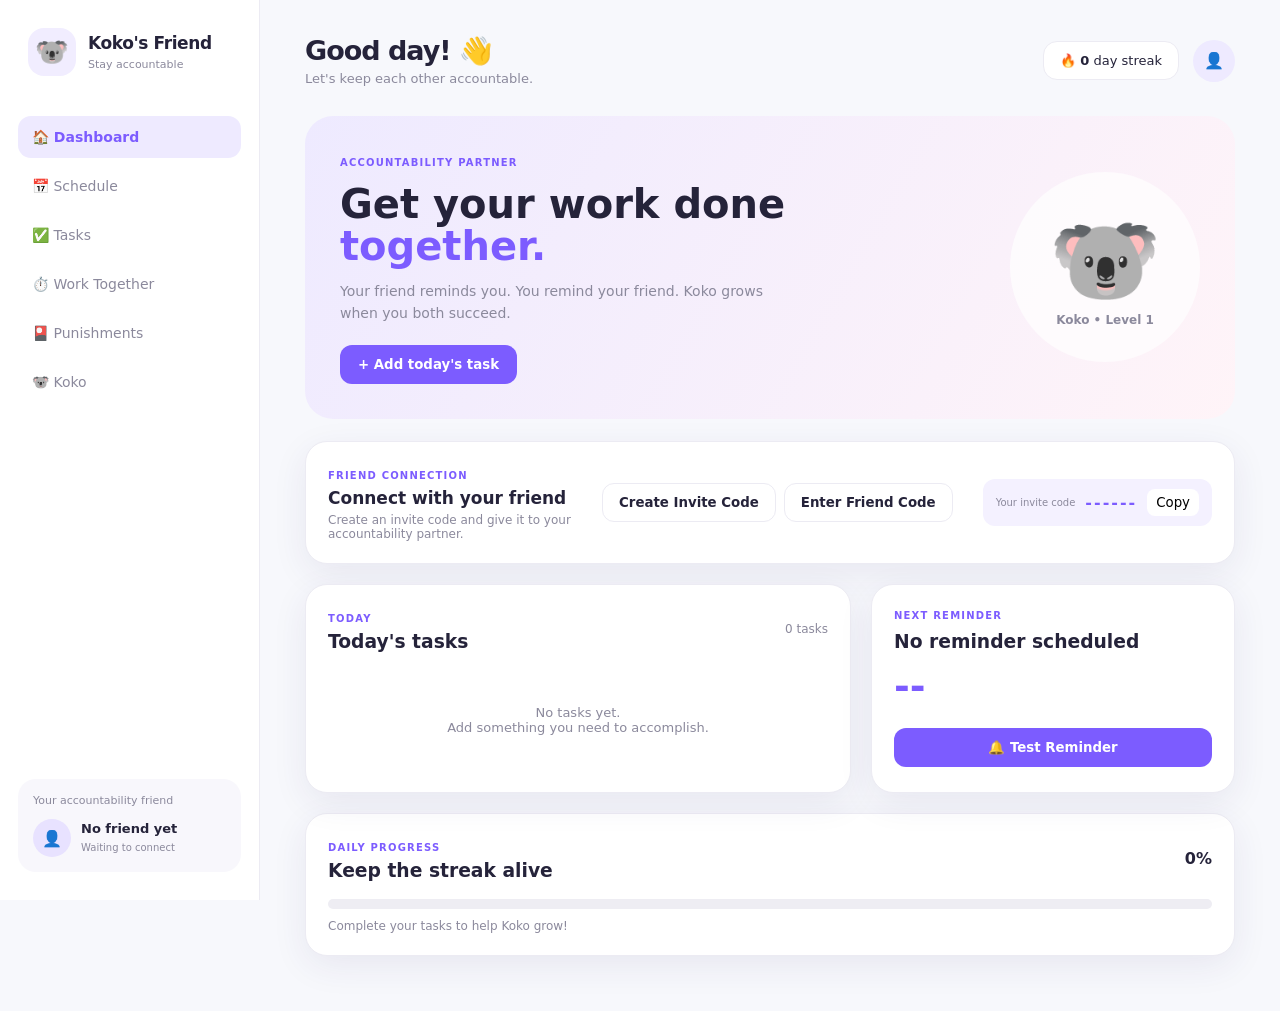
==== index.html @ 4a39944e "Rename 1.html to index.html" ====
<!DOCTYPE html>
<html lang="en">
<head>
    <meta charset="UTF-8">
    <meta name="viewport" content="width=device-width, initial-scale=1.0">

    <title>Koko's Friend</title>

    <link rel="stylesheet" href="2.css">
</head>

<body>

<div class="app">

    <!-- SIDEBAR -->
    <aside class="sidebar">

        <div class="logo">
            <div class="logo-koko">🐨</div>
            <div>
                <h2>Koko's Friend</h2>
                <span>Stay accountable</span>
            </div>
        </div>

        <nav>

            <button class="nav-btn active" data-page="dashboard">
                🏠 Dashboard
            </button>

            <button class="nav-btn" data-page="schedule">
                📅 Schedule
            </button>

            <button class="nav-btn" data-page="tasks">
                ✅ Tasks
            </button>

            <button class="nav-btn" data-page="timer">
                ⏱️ Work Together
            </button>

            <button class="nav-btn" data-page="punishments">
                🎴 Punishments
            </button>

            <button class="nav-btn" data-page="koko">
                🐨 Koko
            </button>

        </nav>

        <div class="friend-box">

            <p>Your accountability friend</p>

            <div class="friend">

                <div class="avatar">
                    👤
                </div>

                <div>
                    <strong id="friendNameSide">
                        No friend yet
                    </strong>

                    <small id="friendStatus">
                        Waiting to connect
                    </small>
                </div>

            </div>

        </div>

    </aside>


    <!-- MAIN -->
    <main class="main">

        <!-- TOP BAR -->

        <header class="topbar">

            <div>
                <button id="mobileMenu" class="mobile-menu">
                    ☰
                </button>

                <h1 id="pageTitle">
                    Good day! 👋
                </h1>

                <p id="pageSubtitle">
                    Let's keep each other accountable.
                </p>
            </div>

            <div class="top-actions">

                <div class="streak">
                    🔥
                    <strong id="streakNumber">
                        0
                    </strong>
                    day streak
                </div>

                <div class="profile">
                    👤
                </div>

            </div>

        </header>


        <!-- DASHBOARD -->

        <section id="dashboard" class="page active">

            <div class="hero">

                <div>

                    <span class="badge">
                        ACCOUNTABILITY PARTNER
                    </span>

                    <h2>
                        Get your work done<br>
                        <span>together.</span>
                    </h2>

                    <p>
                        Your friend reminds you.
                        You remind your friend.
                        Koko grows when you both succeed.
                    </p>

                    <button class="primary-btn" id="addTaskDashboard">
                        + Add today's task
                    </button>

                </div>

                <div class="koko-hero">
                    <div id="kokoEmojiHero">
                        🐨
                    </div>

                    <span id="kokoLevelHero">
                        Koko • Level 1
                    </span>
                </div>

            </div>


            <!-- FRIEND CONNECTION -->

            <div class="card connection-card">

                <div>

                    <span class="section-label">
                        FRIEND CONNECTION
                    </span>

                    <h3 id="connectionTitle">
                        Connect with your friend
                    </h3>

                    <p id="connectionText">
                        Create an invite code and give it to your accountability partner.
                    </p>

                </div>

                <div class="connection-actions">

                    <button class="secondary-btn" id="createInvite">
                        Create Invite Code
                    </button>

                    <button class="secondary-btn" id="joinFriend">
                        Enter Friend Code
                    </button>

                </div>

                <div id="inviteDisplay" class="invite-display hidden">

                    <span>Your invite code</span>

                    <strong id="inviteCode">
                        ------
                    </strong>

                    <button id="copyInvite">
                        Copy
                    </button>

                </div>

            </div>


            <!-- DASHBOARD GRID -->

            <div class="dashboard-grid">

                <!-- TODAY -->

                <div class="card">

                    <div class="card-header">

                        <div>
                            <span class="section-label">
                                TODAY
                            </span>

                            <h3>
                                Today's tasks
                            </h3>
                        </div>

                        <span id="taskCount">
                            0 tasks
                        </span>

                    </div>

                    <div id="todayTasks">

                        <div class="empty-state">
                            No tasks yet.
                        </div>

                    </div>

                </div>


                <!-- REMINDER -->

                <div class="card reminder-card">

                    <span class="section-label">
                        NEXT REMINDER
                    </span>

                    <h3 id="nextReminder">
                        No reminder scheduled
                    </h3>

                    <div class="reminder-time" id="nextReminderTime">
                        --
                    </div>

                    <button class="primary-btn" id="startReminder">
                        🔔 Test Reminder
                    </button>

                </div>

            </div>


            <!-- DAILY PROGRESS -->

            <div class="card">

                <div class="card-header">

                    <div>
                        <span class="section-label">
                            DAILY PROGRESS
                        </span>

                        <h3>
                            Keep the streak alive
                        </h3>
                    </div>

                    <strong id="progressPercent">
                        0%
                    </strong>

                </div>

                <div class="progress-bar">

                    <div id="progressFill"></div>

                </div>

                <p id="progressText">
                    Complete your tasks to help Koko grow!
                </p>

            </div>

        </section>


        <!-- SCHEDULE -->

        <section id="schedule" class="page">

            <div class="page-heading">

                <div>
                    <span class="section-label">
                        CALENDAR
                    </span>

                    <h2>
                        Our Schedule
                    </h2>
                </div>

                <button class="primary-btn" id="addScheduleBtn">
                    + Add Schedule
                </button>

            </div>


            <div class="calendar-card card">

                <div class="calendar-top">

                    <button id="previousDay">
                        ←
                    </button>

                    <h3 id="calendarDate">
                        Today
                    </h3>

                    <button id="nextDay">
                        →
                    </button>

                </div>

                <div id="scheduleList">

                    <div class="empty-state">
                        Nothing scheduled.
                    </div>

                </div>

            </div>

        </section>


        <!-- TASKS -->

        <section id="tasks" class="page">

            <div class="page-heading">

                <div>

                    <span class="section-label">
                        ACCOUNTABILITY
                    </span>

                    <h2>
                        Tasks
                    </h2>

                </div>

                <button class="primary-btn" id="addTaskBtn">
                    + Add Task
                </button>

            </div>


            <div class="task-filters">

                <button class="filter active" data-filter="all">
                    All
                </button>

                <button class="filter" data-filter="mine">
                    My Tasks
                </button>

                <button class="filter" data-filter="friend">
                    Friend's Tasks
                </button>

                <button class="filter" data-filter="completed">
                    Completed
                </button>

            </div>


            <div id="allTasks" class="tasks-list"></div>

        </section>


        <!-- WORK TIMER -->

        <section id="timer" class="page">

            <div class="timer-page">

                <span class="section-label">
                    STUDY TOGETHER
                </span>

                <h2>
                    Work Together
                </h2>

                <p>
                    Call your friend and start working together.
                </p>


                <div class="big-timer">

                    <div id="timerDisplay">
                        00:00:00
                    </div>

                    <div class="timer-status" id="timerStatus">
                        Ready to work
                    </div>

                </div>


                <div class="timer-controls">

                    <button class="primary-btn" id="startTimer">
                        ▶ Start
                    </button>

                    <button class="secondary-btn" id="pauseTimer">
                        ⏸ Pause
                    </button>

                    <button class="secondary-btn" id="resetTimer">
                        ↻ Reset
                    </button>

                </div>


                <div class="call-card card">

                    <div class="call-icon">
                        📞
                    </div>

                    <div>

                        <h3>
                            Work together
                        </h3>

                        <p>
                            Start a call with your accountability partner.
                        </p>

                    </div>

                    <button class="primary-btn" id="callFriend">
                        📞 Call
                    </button>

                </div>

            </div>

        </section>


        <!-- PUNISHMENTS -->

        <section id="punishments" class="page">

            <div class="page-heading">

                <div>

                    <span class="section-label">
                        CONSEQUENCES
                    </span>

                    <h2>
                        Punishment Cards
                    </h2>

                    <p>
                        Didn't complete your responsibilities?
                        Draw a card.
                    </p>

                </div>

                <button class="primary-btn" id="drawPunishment">
                    🎴 Draw Card
                </button>

            </div>


            <div id="punishmentResult" class="punishment-result hidden">

                <div class="punishment-card">

                    <span>
                        YOUR PUNISHMENT
                    </span>

                    <div id="punishmentNumber">
                        #1
                    </div>

                    <h2 id="punishmentText">
                        --
                    </h2>

                    <button class="secondary-btn" id="acceptPunishment">
                        I accept 😭
                    </button>

                </div>

            </div>


            <div class="punishment-grid" id="punishmentGrid"></div>

        </section>


        <!-- KOKO -->

        <section id="koko" class="page">

            <div class="koko-page">

                <span class="section-label">
                    YOUR ACCOUNTABILITY PET
                </span>

                <h2>
                    Meet Koko 🐨
                </h2>

                <p>
                    Koko grows whenever you and your friend successfully complete your responsibilities.
                </p>


                <div class="koko-display card">

                    <div class="big-koko" id="bigKoko">
                        🐨
                    </div>

                    <h2 id="kokoLevel">
                        Level 1
                    </h2>

                    <p id="kokoDescription">
                        Baby Koko
                    </p>


                    <div class="koko-xp">

                        <div class="xp-header">

                            <span>
                                XP
                            </span>

                            <strong id="xpText">
                                0 / 100
                            </strong>

                        </div>

                        <div class="progress-bar">

                            <div id="xpFill"></div>

                        </div>

                    </div>

                </div>


                <div class="koko-stats">

                    <div class="card stat">

                        <strong id="totalCompleted">
                            0
                        </strong>

                        <span>
                            Tasks completed
                        </span>

                    </div>

                    <div class="card stat">

                        <strong id="currentStreak">
                            0
                        </strong>

                        <span>
                            Day streak
                        </span>

                    </div>

                    <div class="card stat">

                        <strong id="remindersDone">
                            0
                        </strong>

                        <span>
                            Reminders completed
                        </span>

                    </div>

                </div>

            </div>

        </section>

    </main>

</div>


<!-- TASK MODAL -->

<div class="modal hidden" id="taskModal">

    <div class="modal-content">

        <button class="close-modal" data-close="taskModal">
            ×
        </button>

        <h2>
            Add a Task
        </h2>

        <p>
            Add something you or your friend needs to accomplish.
        </p>


        <label>
            Task
        </label>

        <input
            type="text"
            id="taskInput"
            placeholder="e.g. Study Biology"
        >


        <label>
            Person responsible
        </label>

        <select id="taskOwner">

            <option value="me">
                Me
            </option>

            <option value="friend">
                My Friend
            </option>

        </select>


        <label>
            Due time
        </label>

        <input
            type="time"
            id="taskTime"
        >


        <button class="primary-btn full" id="saveTask">
            Add Task
        </button>

    </div>

</div>


<!-- SCHEDULE MODAL -->

<div class="modal hidden" id="scheduleModal">

    <div class="modal-content">

        <button class="close-modal" data-close="scheduleModal">
            ×
        </button>

        <h2>
            Add Schedule
        </h2>


        <label>
            Activity
        </label>

        <input
            type="text"
            id="scheduleInput"
            placeholder="e.g. Math Review"
        >


        <label>
            Time
        </label>

        <input
            type="time"
            id="scheduleTime"
        >


        <label>
            Person
        </label>

        <select id="scheduleOwner">

            <option value="me">
                Me
            </option>

            <option value="friend">
                My Friend
            </option>

        </select>


        <button class="primary-btn full" id="saveSchedule">
            Add Schedule
        </button>

    </div>

</div>


<!-- FRIEND CODE MODAL -->

<div class="modal hidden" id="friendModal">

    <div class="modal-content">

        <button class="close-modal" data-close="friendModal">
            ×
        </button>

        <h2>
            Connect Friend
        </h2>

        <p>
            Enter your friend's six-character invite code.
        </p>


        <input
            type="text"
            id="friendCodeInput"
            placeholder="ABC123"
            maxlength="6"
        >


        <button class="primary-btn full" id="connectFriend">
            Connect
        </button>

    </div>

</div>


<!-- PROOF MODAL -->

<div class="modal hidden" id="proofModal">

    <div class="modal-content">

        <button class="close-modal" data-close="proofModal">
            ×
        </button>

        <h2>
            Show Proof 📸
        </h2>

        <p>
            Show proof that you completed your task.
        </p>

        <input
            type="file"
            id="proofInput"
            accept="image/*"
        >

        <button class="primary-btn full" id="submitProof">
            Submit Proof
        </button>

    </div>

</div>


<!-- REMINDER MODAL -->

<div class="modal hidden" id="reminderModal">

    <div class="modal-content reminder-modal">

        <div class="alarm-icon">
            🔔
        </div>

        <h2>
            ACCOUNTABILITY CHECK!
        </h2>

        <p id="reminderMessage">
            Your friend needs to start working!
        </p>

        <div class="five-minute">

            <span>
                Proof required in:
            </span>

            <strong id="proofCountdown">
                05:00
            </strong>

        </div>

        <button class="primary-btn full" id="showProof">
            📸 Show Proof
        </button>

        <button class="secondary-btn full" id="dismissReminder">
            Stop Reminder
        </button>

    </div>

</div>


<script src="3.js"></script>

</body>
</html>
---- 2.css ----
* {
    box-sizing: border-box;
    margin: 0;
    padding: 0;
}

:root {

    --bg: #f7f8fc;
    --card: #ffffff;

    --primary: #7c5cff;
    --primary-dark: #6045d8;

    --pink: #ff82b2;
    --yellow: #ffd86b;

    --text: #25233a;
    --muted: #8b899c;

    --border: #ecebf3;

    --green: #58c69a;
    --red: #ff7272;

    --shadow:
        0 10px 35px rgba(53, 44, 100, 0.08);

    --radius: 22px;
}

body {

    font-family:
        Inter,
        system-ui,
        -apple-system,
        BlinkMacSystemFont,
        "Segoe UI",
        sans-serif;

    background: var(--bg);

    color: var(--text);
}


/* APP */

.app {

    min-height: 100vh;

    display: flex;
}


/* SIDEBAR */

.sidebar {

    width: 260px;

    background: white;

    border-right: 1px solid var(--border);

    padding: 28px 18px;

    display: flex;

    flex-direction: column;

    position: fixed;

    left: 0;
    top: 0;
    bottom: 0;

    z-index: 20;
}

.logo {

    display: flex;

    align-items: center;

    gap: 12px;

    padding: 0 10px;

    margin-bottom: 40px;
}

.logo-koko {

    width: 48px;
    height: 48px;

    border-radius: 16px;

    background: #f1edff;

    display: grid;

    place-items: center;

    font-size: 27px;
}

.logo h2 {

    font-size: 17px;

    letter-spacing: -0.4px;
}

.logo span {

    color: var(--muted);

    font-size: 11px;
}


/* NAV */

nav {

    display: flex;

    flex-direction: column;

    gap: 7px;
}

.nav-btn {

    border: none;

    background: transparent;

    padding: 13px 14px;

    border-radius: 13px;

    color: var(--muted);

    text-align: left;

    font-size: 14px;

    cursor: pointer;

    transition: .2s;
}

.nav-btn:hover {

    background: #f7f5ff;

    color: var(--primary);
}

.nav-btn.active {

    background: #eeeaff;

    color: var(--primary);

    font-weight: 700;
}


/* FRIEND */

.friend-box {

    margin-top: auto;

    background: #f8f7fc;

    border-radius: 18px;

    padding: 15px;
}

.friend-box > p {

    font-size: 11px;

    color: var(--muted);

    margin-bottom: 12px;
}

.friend {

    display: flex;

    align-items: center;

    gap: 10px;
}

.avatar {

    width: 38px;
    height: 38px;

    border-radius: 50%;

    background: #e8e2ff;

    display: grid;

    place-items: center;
}

.friend strong {

    display: block;

    font-size: 13px;
}

.friend small {

    color: var(--muted);

    font-size: 10px;
}


/* MAIN */

.main {

    margin-left: 260px;

    width: calc(100% - 260px);

    padding: 35px 45px;

    max-width: 1600px;
}


/* TOPBAR */

.topbar {

    display: flex;

    justify-content: space-between;

    align-items: center;

    margin-bottom: 30px;
}

.topbar h1 {

    font-size: 27px;

    letter-spacing: -1px;
}

.topbar p {

    color: var(--muted);

    font-size: 13px;

    margin-top: 4px;
}

.top-actions {

    display: flex;

    align-items: center;

    gap: 14px;
}

.streak {

    background: white;

    border: 1px solid var(--border);

    padding: 11px 16px;

    border-radius: 14px;

    font-size: 13px;
}

.profile {

    width: 42px;
    height: 42px;

    background: #eeeaff;

    border-radius: 50%;

    display: grid;

    place-items: center;
}

.mobile-menu {

    display: none;
}


/* PAGE */

.page {

    display: none;

    animation: fade .25s ease;
}

.page.active {

    display: block;
}

@keyframes fade {

    from {
        opacity: 0;
        transform: translateY(5px);
    }

    to {
        opacity: 1;
        transform: translateY(0);
    }
}


/* HERO */

.hero {

    background:
        linear-gradient(
            120deg,
            #eeeaff,
            #fff4f8
        );

    border-radius: 28px;

    padding: 35px;

    display: flex;

    justify-content: space-between;

    align-items: center;

    margin-bottom: 22px;

    overflow: hidden;
}

.badge,
.section-label {

    font-size: 10px;

    font-weight: 800;

    letter-spacing: 1.2px;

    color: var(--primary);
}

.hero h2 {

    font-size: 40px;

    line-height: 1.05;

    margin: 13px 0;
}

.hero h2 span {

    color: var(--primary);
}

.hero p {

    color: var(--muted);

    max-width: 450px;

    line-height: 1.6;

    font-size: 14px;

    margin-bottom: 20px;
}

.koko-hero {

    width: 190px;
    height: 190px;

    border-radius: 50%;

    background: rgba(255,255,255,.7);

    display: flex;

    flex-direction: column;

    align-items: center;

    justify-content: center;
}

.koko-hero > div {

    font-size: 90px;

    animation: float 3s infinite ease-in-out;
}

.koko-hero span {

    color: var(--muted);

    font-size: 12px;

    font-weight: 700;
}

@keyframes float {

    0%, 100% {
        transform: translateY(0);
    }

    50% {
        transform: translateY(-8px);
    }
}


/* BUTTONS */

button {

    font-family: inherit;
}

.primary-btn {

    background: var(--primary);

    color: white;

    border: none;

    padding: 12px 18px;

    border-radius: 12px;

    font-weight: 700;

    cursor: pointer;

    transition: .2s;
}

.primary-btn:hover {

    background: var(--primary-dark);

    transform: translateY(-1px);
}

.secondary-btn {

    background: white;

    color: var(--text);

    border: 1px solid var(--border);

    padding: 11px 16px;

    border-radius: 12px;

    font-weight: 600;

    cursor: pointer;

    transition: .2s;
}

.secondary-btn:hover {

    border-color: var(--primary);

    color: var(--primary);
}

.full {

    width: 100%;
}


/* CARDS */

.card {

    background: var(--card);

    border: 1px solid var(--border);

    border-radius: var(--radius);

    padding: 22px;

    box-shadow: var(--shadow);

    margin-bottom: 20px;
}

.card-header {

    display: flex;

    justify-content: space-between;

    align-items: center;

    margin-bottom: 18px;
}

.card-header h3 {

    margin-top: 5px;
}

.card-header > span {

    color: var(--muted);

    font-size: 12px;
}


/* CONNECTION */

.connection-card {

    display: flex;

    align-items: center;

    gap: 30px;
}

.connection-card > div:first-child {

    flex: 1;
}

.connection-card h3 {

    margin: 5px 0;

    font-size: 17px;
}

.connection-card p {

    color: var(--muted);

    font-size: 12px;
}

.connection-actions {

    display: flex;

    gap: 8px;
}

.invite-display {

    display: flex;

    align-items: center;

    gap: 10px;

    background: #f4f1ff;

    padding: 10px 13px;

    border-radius: 12px;
}

.invite-display span {

    font-size: 10px;

    color: var(--muted);
}

.invite-display strong {

    color: var(--primary);

    letter-spacing: 2px;
}

.invite-display button {

    border: none;

    background: white;

    border-radius: 8px;

    padding: 6px 9px;

    cursor: pointer;
}


/* DASHBOARD GRID */

.dashboard-grid {

    display: grid;

    grid-template-columns: 1.5fr 1fr;

    gap: 20px;
}


/* TASK */

.task-item {

    display: flex;

    align-items: center;

    gap: 12px;

    padding: 13px 0;

    border-bottom: 1px solid var(--border);
}

.task-item:last-child {

    border-bottom: none;
}

.task-check {

    width: 21px;
    height: 21px;

    border-radius: 7px;

    border: 2px solid #d9d6e5;

    background: white;

    cursor: pointer;
}

.task-check.completed {

    background: var(--green);

    border-color: var(--green);

    color: white;

    display: grid;

    place-items: center;
}

.task-info {

    flex: 1;
}

.task-info strong {

    display: block;

    font-size: 13px;
}

.task-info small {

    color: var(--muted);

    font-size: 11px;
}

.owner-tag {

    font-size: 9px;

    padding: 5px 8px;

    border-radius: 8px;

    background: #f0edff;

    color: var(--primary);

    font-weight: 700;
}


/* REMINDER */

.reminder-card {

    display: flex;

    flex-direction: column;

    justify-content: center;
}

.reminder-card h3 {

    margin-top: 10px;
}

.reminder-time {

    font-size: 38px;

    font-weight: 800;

    margin: 12px 0 20px;

    color: var(--primary);
}


/* PROGRESS */

.progress-bar {

    width: 100%;

    height: 10px;

    background: #eeedf3;

    border-radius: 20px;

    overflow: hidden;
}

.progress-bar > div {

    height: 100%;

    width: 0%;

    background: linear-gradient(
        90deg,
        var(--primary),
        var(--pink)
    );

    border-radius: inherit;

    transition: .5s;
}

.card > p {

    color: var(--muted);

    font-size: 12px;

    margin-top: 10px;
}


/* PAGE HEADING */

.page-heading {

    display: flex;

    justify-content: space-between;

    align-items: center;

    margin-bottom: 25px;
}

.page-heading h2 {

    font-size: 28px;

    margin-top: 5px;
}

.page-heading p {

    color: var(--muted);

    font-size: 13px;

    margin-top: 5px;
}


/* CALENDAR */

.calendar-top {

    display: flex;

    align-items: center;

    justify-content: space-between;

    margin-bottom: 20px;
}

.calendar-top button {

    width: 35px;
    height: 35px;

    border: none;

    background: #f4f2fb;

    border-radius: 10px;

    cursor: pointer;
}

.schedule-item {

    display: flex;

    align-items: center;

    gap: 18px;

    padding: 18px;

    border-radius: 15px;

    background: #faf9fd;

    margin-bottom: 10px;
}

.schedule-time {

    color: var(--primary);

    font-weight: 800;

    min-width: 70px;
}

.schedule-info {

    flex: 1;
}


/* FILTER */

.task-filters {

    display: flex;

    gap: 8px;

    margin-bottom: 18px;
}

.filter {

    border: 1px solid var(--border);

    background: white;

    padding: 9px 14px;

    border-radius: 10px;

    cursor: pointer;

    color: var(--muted);
}

.filter.active {

    background: #eeeaff;

    color: var(--primary);

    border-color: transparent;

    font-weight: 700;
}

.tasks-list {

    background: white;

    border: 1px solid var(--border);

    border-radius: 20px;

    padding: 10px 20px;
}


/* TIMER */

.timer-page {

    max-width: 800px;

    margin: auto;

    text-align: center;
}

.timer-page h2 {

    font-size: 32px;

    margin-top: 6px;
}

.timer-page > p {

    color: var(--muted);

    margin: 8px 0 30px;
}

.big-timer {

    background:
        linear-gradient(
            135deg,
            #eeeaff,
            #fff0f6
        );

    border-radius: 30px;

    padding: 55px 20px;

    margin-bottom: 20px;
}

#timerDisplay {

    font-size: 70px;

    font-weight: 800;

    letter-spacing: 3px;

    color: var(--primary);
}

.timer-status {

    color: var(--muted);

    margin-top: 10px;
}

.timer-controls {

    display: flex;

    justify-content: center;

    gap: 10px;

    margin-bottom: 25px;
}

.call-card {

    display: flex;

    align-items: center;

    gap: 15px;

    text-align: left;
}

.call-card > div:nth-child(2) {

    flex: 1;
}

.call-icon {

    width: 50px;
    height: 50px;

    background: #e9f8f1;

    border-radius: 15px;

    display: grid;

    place-items: center;

    font-size: 22px;
}

.call-card p {

    margin-top: 4px;
}


/* PUNISHMENTS */

.punishment-grid {

    display: grid;

    grid-template-columns:
        repeat(3, 1fr);

    gap: 15px;
}

.punishment-tile {

    background: white;

    border: 1px solid var(--border);

    border-radius: 18px;

    padding: 20px;

    min-height: 160px;

    box-shadow: var(--shadow);

    transition: .2s;
}

.punishment-tile:hover {

    transform: translateY(-4px);
}

.punishment-tile span {

    color: var(--primary);

    font-size: 11px;

    font-weight: 800;
}

.punishment-tile h3 {

    margin-top: 20px;

    font-size: 14px;

    line-height: 1.5;
}

.punishment-result {

    margin-bottom: 25px;
}

.punishment-card {

    background:
        linear-gradient(
            135deg,
            #7c5cff,
            #b17cff
        );

    color: white;

    border-radius: 28px;

    padding: 45px;

    text-align: center;

    box-shadow: 0 20px 50px rgba(124,92,255,.25);
}

.punishment-card > span {

    font-size: 10px;

    font-weight: 800;

    letter-spacing: 2px;
}

#punishmentNumber {

    font-size: 12px;

    opacity: .7;

    margin: 10px;
}

.punishment-card h2 {

    max-width: 600px;

    margin: 15px auto 25px;

    line-height: 1.4;
}

.punishment-card .secondary-btn {

    background: rgba(255,255,255,.9);
}


/* KOKO */

.koko-page {

    text-align: center;

    max-width: 800px;

    margin: auto;
}

.koko-page > h2 {

    font-size: 32px;

    margin: 5px 0;
}

.koko-page > p {

    color: var(--muted);

    max-width: 600px;

    margin: auto auto 25px;
}

.koko-display {

    padding: 50px;
}

.big-koko {

    font-size: 140px;

    animation: float 3s infinite ease-in-out;
}

.koko-display h2 {

    margin-top: 10px;
}

.koko-display > p {

    color: var(--muted);
}

.koko-xp {

    max-width: 500px;

    margin: 30px auto 0;

    text-align: left;
}

.xp-header {

    display: flex;

    justify-content: space-between;

    margin-bottom: 8px;

    font-size: 12px;
}

.koko-stats {

    display: grid;

    grid-template-columns:
        repeat(3,1fr);

    gap: 15px;
}

.stat {

    display: flex;

    flex-direction: column;

    align-items: center;
}

.stat strong {

    font-size: 27px;

    color: var(--primary);
}

.stat span {

    color: var(--muted);

    font-size: 11px;

    margin-top: 5px;
}


/* EMPTY */

.empty-state {

    text-align: center;

    padding: 35px;

    color: var(--muted);

    font-size: 13px;
}


/* MODAL */

.modal {

    position: fixed;

    inset: 0;

    background: rgba(28,25,50,.45);

    display: grid;

    place-items: center;

    z-index: 100;

    padding: 20px;

    backdrop-filter: blur(5px);
}

.modal.hidden {

    display: none;
}

.modal-content {

    background: white;

    border-radius: 24px;

    padding: 30px;

    width: 100%;

    max-width: 430px;

    position: relative;

    box-shadow: 0 25px 80px rgba(0,0,0,.18);
}

.modal-content h2 {

    margin-bottom: 7px;
}

.modal-content > p {

    color: var(--muted);

    font-size: 13px;

    margin-bottom: 20px;
}

.close-modal {

    position: absolute;

    right: 18px;
    top: 15px;

    width: 32px;
    height: 32px;

    border: none;

    background: #f3f2f7;

    border-radius: 50%;

    font-size: 20px;

    cursor: pointer;
}

.modal-content label {

    display: block;

    font-size: 11px;

    font-weight: 700;

    margin: 15px 0 6px;
}

.modal-content input,
.modal-content select {

    width: 100%;

    padding: 12px;

    border: 1px solid var(--border);

    border-radius: 11px;

    outline: none;

    font-family: inherit;

    background: white;
}

.modal-content input:focus,
.modal-content select:focus {

    border-color: var(--primary);
}

.modal-content .full {

    margin-top: 20px;
}


/* REMINDER */

.reminder-modal {

    text-align: center;
}

.alarm-icon {

    font-size: 55px;

    margin-bottom: 10px;

    animation: shake .5s infinite alternate;
}

@keyframes shake {

    from {
        transform: rotate(-8deg);
    }

    to {
        transform: rotate(8deg);
    }
}

.five-minute {

    background: #fff5e6;

    border-radius: 15px;

    padding: 15px;

    margin: 20px 0;

    color: #a66b00;
}

.five-minute strong {

    display: block;

    font-size: 35px;

    margin-top: 4px;
}


/* RESPONSIVE */

@media(max-width:1000px) {

    .sidebar {

        width: 220px;
    }

    .main {

        margin-left: 220px;

        width: calc(100% - 220px);

        padding: 25px;
    }

    .dashboard-grid {

        grid-template-columns: 1fr;
    }

    .punishment-grid {

        grid-template-columns:
            repeat(2,1fr);
    }

}


@media(max-width:750px) {

    .sidebar {

        transform: translateX(-100%);

        transition: .3s;
    }

    .sidebar.open {

        transform: translateX(0);
    }

    .main {

        margin-left: 0;

        width: 100%;

        padding: 20px;
    }

    .mobile-menu {

        display: inline-block;

        border: none;

        background: transparent;

        font-size: 20px;

        margin-right: 8px;

        cursor: pointer;
    }

    .topbar h1 {

        display: inline;
    }

    .hero {

        padding: 25px;

        flex-direction: column;

        align-items: flex-start;

        gap: 25px;
    }

    .hero h2 {

        font-size: 32px;
    }

    .koko-hero {

        width: 140px;
        height: 140px;
    }

    .koko-hero > div {

        font-size: 65px;
    }

    .connection-card {

        flex-direction: column;

        align-items: flex-start;
    }

    .connection-actions {

        width: 100%;

        flex-direction: column;
    }

    .invite-display {

        width: 100%;

        justify-content: space-between;
    }

    .punishment-grid {

        grid-template-columns: 1fr;
    }

    .koko-stats {

        grid-template-columns: 1fr;
    }

    #timerDisplay {

        font-size: 45px;
    }

    .top-actions .streak {

        display: none;
    }
}
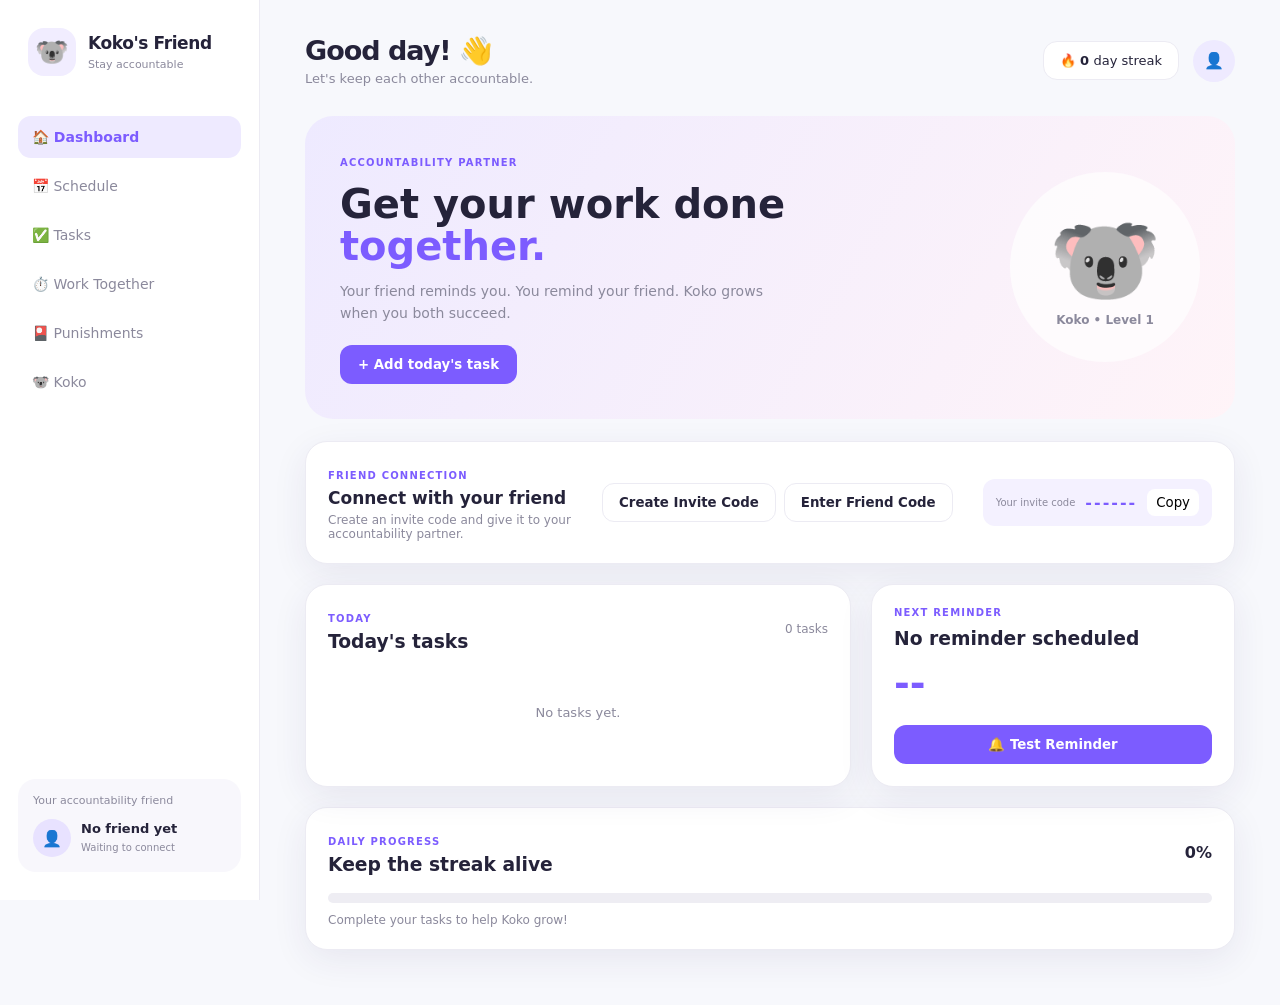
==== commit 1498377d: "Update print statement from 'Hello' to 'Goodbye'" ====
--- a/index.html
+++ b/index.html
@@ -6,7 +6,7 @@
 
     <title>Koko's Friend</title>
 
-    <link rel="stylesheet" href="2.css">
+    <link rel="stylesheet" href="style.css">
 </head>
 
 <body>
@@ -900,7 +900,7 @@
 </div>
 
 
-<script src="3.js"></script>
+<script src="script.js"></script>
 
 </body>
 </html>
--- a/style.css
+++ b/style.css
@@ -0,0 +1,1596 @@
+* {
+    box-sizing: border-box;
+    margin: 0;
+    padding: 0;
+}
+
+:root {
+
+    --bg: #f7f8fc;
+    --card: #ffffff;
+
+    --primary: #7c5cff;
+    --primary-dark: #6045d8;
+
+    --pink: #ff82b2;
+    --yellow: #ffd86b;
+
+    --text: #25233a;
+    --muted: #8b899c;
+
+    --border: #ecebf3;
+
+    --green: #58c69a;
+    --red: #ff7272;
+
+    --shadow:
+        0 10px 35px rgba(53, 44, 100, 0.08);
+
+    --radius: 22px;
+}
+
+body {
+
+    font-family:
+        Inter,
+        system-ui,
+        -apple-system,
+        BlinkMacSystemFont,
+        "Segoe UI",
+        sans-serif;
+
+    background: var(--bg);
+
+    color: var(--text);
+}
+
+
+/* APP */
+
+.app {
+
+    min-height: 100vh;
+
+    display: flex;
+}
+
+
+/* SIDEBAR */
+
+.sidebar {
+
+    width: 260px;
+
+    background: white;
+
+    border-right: 1px solid var(--border);
+
+    padding: 28px 18px;
+
+    display: flex;
+
+    flex-direction: column;
+
+    position: fixed;
+
+    left: 0;
+    top: 0;
+    bottom: 0;
+
+    z-index: 20;
+}
+
+.logo {
+
+    display: flex;
+
+    align-items: center;
+
+    gap: 12px;
+
+    padding: 0 10px;
+
+    margin-bottom: 40px;
+}
+
+.logo-koko {
+
+    width: 48px;
+    height: 48px;
+
+    border-radius: 16px;
+
+    background: #f1edff;
+
+    display: grid;
+
+    place-items: center;
+
+    font-size: 27px;
+}
+
+.logo h2 {
+
+    font-size: 17px;
+
+    letter-spacing: -0.4px;
+}
+
+.logo span {
+
+    color: var(--muted);
+
+    font-size: 11px;
+}
+
+
+/* NAV */
+
+nav {
+
+    display: flex;
+
+    flex-direction: column;
+
+    gap: 7px;
+}
+
+.nav-btn {
+
+    border: none;
+
+    background: transparent;
+
+    padding: 13px 14px;
+
+    border-radius: 13px;
+
+    color: var(--muted);
+
+    text-align: left;
+
+    font-size: 14px;
+
+    cursor: pointer;
+
+    transition: .2s;
+}
+
+.nav-btn:hover {
+
+    background: #f7f5ff;
+
+    color: var(--primary);
+}
+
+.nav-btn.active {
+
+    background: #eeeaff;
+
+    color: var(--primary);
+
+    font-weight: 700;
+}
+
+
+/* FRIEND */
+
+.friend-box {
+
+    margin-top: auto;
+
+    background: #f8f7fc;
+
+    border-radius: 18px;
+
+    padding: 15px;
+}
+
+.friend-box > p {
+
+    font-size: 11px;
+
+    color: var(--muted);
+
+    margin-bottom: 12px;
+}
+
+.friend {
+
+    display: flex;
+
+    align-items: center;
+
+    gap: 10px;
+}
+
+.avatar {
+
+    width: 38px;
+    height: 38px;
+
+    border-radius: 50%;
+
+    background: #e8e2ff;
+
+    display: grid;
+
+    place-items: center;
+}
+
+.friend strong {
+
+    display: block;
+
+    font-size: 13px;
+}
+
+.friend small {
+
+    color: var(--muted);
+
+    font-size: 10px;
+}
+
+
+/* MAIN */
+
+.main {
+
+    margin-left: 260px;
+
+    width: calc(100% - 260px);
+
+    padding: 35px 45px;
+
+    max-width: 1600px;
+}
+
+
+/* TOPBAR */
+
+.topbar {
+
+    display: flex;
+
+    justify-content: space-between;
+
+    align-items: center;
+
+    margin-bottom: 30px;
+}
+
+.topbar h1 {
+
+    font-size: 27px;
+
+    letter-spacing: -1px;
+}
+
+.topbar p {
+
+    color: var(--muted);
+
+    font-size: 13px;
+
+    margin-top: 4px;
+}
+
+.top-actions {
+
+    display: flex;
+
+    align-items: center;
+
+    gap: 14px;
+}
+
+.streak {
+
+    background: white;
+
+    border: 1px solid var(--border);
+
+    padding: 11px 16px;
+
+    border-radius: 14px;
+
+    font-size: 13px;
+}
+
+.profile {
+
+    width: 42px;
+    height: 42px;
+
+    background: #eeeaff;
+
+    border-radius: 50%;
+
+    display: grid;
+
+    place-items: center;
+}
+
+.mobile-menu {
+
+    display: none;
+}
+
+
+/* PAGE */
+
+.page {
+
+    display: none;
+
+    animation: fade .25s ease;
+}
+
+.page.active {
+
+    display: block;
+}
+
+@keyframes fade {
+
+    from {
+        opacity: 0;
+        transform: translateY(5px);
+    }
+
+    to {
+        opacity: 1;
+        transform: translateY(0);
+    }
+}
+
+
+/* HERO */
+
+.hero {
+
+    background:
+        linear-gradient(
+            120deg,
+            #eeeaff,
+            #fff4f8
+        );
+
+    border-radius: 28px;
+
+    padding: 35px;
+
+    display: flex;
+
+    justify-content: space-between;
+
+    align-items: center;
+
+    margin-bottom: 22px;
+
+    overflow: hidden;
+}
+
+.badge,
+.section-label {
+
+    font-size: 10px;
+
+    font-weight: 800;
+
+    letter-spacing: 1.2px;
+
+    color: var(--primary);
+}
+
+.hero h2 {
+
+    font-size: 40px;
+
+    line-height: 1.05;
+
+    margin: 13px 0;
+}
+
+.hero h2 span {
+
+    color: var(--primary);
+}
+
+.hero p {
+
+    color: var(--muted);
+
+    max-width: 450px;
+
+    line-height: 1.6;
+
+    font-size: 14px;
+
+    margin-bottom: 20px;
+}
+
+.koko-hero {
+
+    width: 190px;
+    height: 190px;
+
+    border-radius: 50%;
+
+    background: rgba(255,255,255,.7);
+
+    display: flex;
+
+    flex-direction: column;
+
+    align-items: center;
+
+    justify-content: center;
+}
+
+.koko-hero > div {
+
+    font-size: 90px;
+
+    animation: float 3s infinite ease-in-out;
+}
+
+.koko-hero span {
+
+    color: var(--muted);
+
+    font-size: 12px;
+
+    font-weight: 700;
+}
+
+@keyframes float {
+
+    0%, 100% {
+        transform: translateY(0);
+    }
+
+    50% {
+        transform: translateY(-8px);
+    }
+}
+
+
+/* BUTTONS */
+
+button {
+
+    font-family: inherit;
+}
+
+.primary-btn {
+
+    background: var(--primary);
+
+    color: white;
+
+    border: none;
+
+    padding: 12px 18px;
+
+    border-radius: 12px;
+
+    font-weight: 700;
+
+    cursor: pointer;
+
+    transition: .2s;
+}
+
+.primary-btn:hover {
+
+    background: var(--primary-dark);
+
+    transform: translateY(-1px);
+}
+
+.secondary-btn {
+
+    background: white;
+
+    color: var(--text);
+
+    border: 1px solid var(--border);
+
+    padding: 11px 16px;
+
+    border-radius: 12px;
+
+    font-weight: 600;
+
+    cursor: pointer;
+
+    transition: .2s;
+}
+
+.secondary-btn:hover {
+
+    border-color: var(--primary);
+
+    color: var(--primary);
+}
+
+.full {
+
+    width: 100%;
+}
+
+
+/* CARDS */
+
+.card {
+
+    background: var(--card);
+
+    border: 1px solid var(--border);
+
+    border-radius: var(--radius);
+
+    padding: 22px;
+
+    box-shadow: var(--shadow);
+
+    margin-bottom: 20px;
+}
+
+.card-header {
+
+    display: flex;
+
+    justify-content: space-between;
+
+    align-items: center;
+
+    margin-bottom: 18px;
+}
+
+.card-header h3 {
+
+    margin-top: 5px;
+}
+
+.card-header > span {
+
+    color: var(--muted);
+
+    font-size: 12px;
+}
+
+
+/* CONNECTION */
+
+.connection-card {
+
+    display: flex;
+
+    align-items: center;
+
+    gap: 30px;
+}
+
+.connection-card > div:first-child {
+
+    flex: 1;
+}
+
+.connection-card h3 {
+
+    margin: 5px 0;
+
+    font-size: 17px;
+}
+
+.connection-card p {
+
+    color: var(--muted);
+
+    font-size: 12px;
+}
+
+.connection-actions {
+
+    display: flex;
+
+    gap: 8px;
+}
+
+.invite-display {
+
+    display: flex;
+
+    align-items: center;
+
+    gap: 10px;
+
+    background: #f4f1ff;
+
+    padding: 10px 13px;
+
+    border-radius: 12px;
+}
+
+.invite-display span {
+
+    font-size: 10px;
+
+    color: var(--muted);
+}
+
+.invite-display strong {
+
+    color: var(--primary);
+
+    letter-spacing: 2px;
+}
+
+.invite-display button {
+
+    border: none;
+
+    background: white;
+
+    border-radius: 8px;
+
+    padding: 6px 9px;
+
+    cursor: pointer;
+}
+
+
+/* DASHBOARD GRID */
+
+.dashboard-grid {
+
+    display: grid;
+
+    grid-template-columns: 1.5fr 1fr;
+
+    gap: 20px;
+}
+
+
+/* TASK */
+
+.task-item {
+
+    display: flex;
+
+    align-items: center;
+
+    gap: 12px;
+
+    padding: 13px 0;
+
+    border-bottom: 1px solid var(--border);
+}
+
+.task-item:last-child {
+
+    border-bottom: none;
+}
+
+.task-check {
+
+    width: 21px;
+    height: 21px;
+
+    border-radius: 7px;
+
+    border: 2px solid #d9d6e5;
+
+    background: white;
+
+    cursor: pointer;
+}
+
+.task-check.completed {
+
+    background: var(--green);
+
+    border-color: var(--green);
+
+    color: white;
+
+    display: grid;
+
+    place-items: center;
+}
+
+.task-info {
+
+    flex: 1;
+}
+
+.task-info strong {
+
+    display: block;
+
+    font-size: 13px;
+}
+
+.task-info small {
+
+    color: var(--muted);
+
+    font-size: 11px;
+}
+
+.owner-tag {
+
+    font-size: 9px;
+
+    padding: 5px 8px;
+
+    border-radius: 8px;
+
+    background: #f0edff;
+
+    color: var(--primary);
+
+    font-weight: 700;
+}
+
+
+/* REMINDER */
+
+.reminder-card {
+
+    display: flex;
+
+    flex-direction: column;
+
+    justify-content: center;
+}
+
+.reminder-card h3 {
+
+    margin-top: 10px;
+}
+
+.reminder-time {
+
+    font-size: 38px;
+
+    font-weight: 800;
+
+    margin: 12px 0 20px;
+
+    color: var(--primary);
+}
+
+
+/* PROGRESS */
+
+.progress-bar {
+
+    width: 100%;
+
+    height: 10px;
+
+    background: #eeedf3;
+
+    border-radius: 20px;
+
+    overflow: hidden;
+}
+
+.progress-bar > div {
+
+    height: 100%;
+
+    width: 0%;
+
+    background: linear-gradient(
+        90deg,
+        var(--primary),
+        var(--pink)
+    );
+
+    border-radius: inherit;
+
+    transition: .5s;
+}
+
+.card > p {
+
+    color: var(--muted);
+
+    font-size: 12px;
+
+    margin-top: 10px;
+}
+
+
+/* PAGE HEADING */
+
+.page-heading {
+
+    display: flex;
+
+    justify-content: space-between;
+
+    align-items: center;
+
+    margin-bottom: 25px;
+}
+
+.page-heading h2 {
+
+    font-size: 28px;
+
+    margin-top: 5px;
+}
+
+.page-heading p {
+
+    color: var(--muted);
+
+    font-size: 13px;
+
+    margin-top: 5px;
+}
+
+
+/* CALENDAR */
+
+.calendar-top {
+
+    display: flex;
+
+    align-items: center;
+
+    justify-content: space-between;
+
+    margin-bottom: 20px;
+}
+
+.calendar-top button {
+
+    width: 35px;
+    height: 35px;
+
+    border: none;
+
+    background: #f4f2fb;
+
+    border-radius: 10px;
+
+    cursor: pointer;
+}
+
+.schedule-item {
+
+    display: flex;
+
+    align-items: center;
+
+    gap: 18px;
+
+    padding: 18px;
+
+    border-radius: 15px;
+
+    background: #faf9fd;
+
+    margin-bottom: 10px;
+}
+
+.schedule-time {
+
+    color: var(--primary);
+
+    font-weight: 800;
+
+    min-width: 70px;
+}
+
+.schedule-info {
+
+    flex: 1;
+}
+
+
+/* FILTER */
+
+.task-filters {
+
+    display: flex;
+
+    gap: 8px;
+
+    margin-bottom: 18px;
+}
+
+.filter {
+
+    border: 1px solid var(--border);
+
+    background: white;
+
+    padding: 9px 14px;
+
+    border-radius: 10px;
+
+    cursor: pointer;
+
+    color: var(--muted);
+}
+
+.filter.active {
+
+    background: #eeeaff;
+
+    color: var(--primary);
+
+    border-color: transparent;
+
+    font-weight: 700;
+}
+
+.tasks-list {
+
+    background: white;
+
+    border: 1px solid var(--border);
+
+    border-radius: 20px;
+
+    padding: 10px 20px;
+}
+
+
+/* TIMER */
+
+.timer-page {
+
+    max-width: 800px;
+
+    margin: auto;
+
+    text-align: center;
+}
+
+.timer-page h2 {
+
+    font-size: 32px;
+
+    margin-top: 6px;
+}
+
+.timer-page > p {
+
+    color: var(--muted);
+
+    margin: 8px 0 30px;
+}
+
+.big-timer {
+
+    background:
+        linear-gradient(
+            135deg,
+            #eeeaff,
+            #fff0f6
+        );
+
+    border-radius: 30px;
+
+    padding: 55px 20px;
+
+    margin-bottom: 20px;
+}
+
+#timerDisplay {
+
+    font-size: 70px;
+
+    font-weight: 800;
+
+    letter-spacing: 3px;
+
+    color: var(--primary);
+}
+
+.timer-status {
+
+    color: var(--muted);
+
+    margin-top: 10px;
+}
+
+.timer-controls {
+
+    display: flex;
+
+    justify-content: center;
+
+    gap: 10px;
+
+    margin-bottom: 25px;
+}
+
+.call-card {
+
+    display: flex;
+
+    align-items: center;
+
+    gap: 15px;
+
+    text-align: left;
+}
+
+.call-card > div:nth-child(2) {
+
+    flex: 1;
+}
+
+.call-icon {
+
+    width: 50px;
+    height: 50px;
+
+    background: #e9f8f1;
+
+    border-radius: 15px;
+
+    display: grid;
+
+    place-items: center;
+
+    font-size: 22px;
+}
+
+.call-card p {
+
+    margin-top: 4px;
+}
+
+
+/* PUNISHMENTS */
+
+.punishment-grid {
+
+    display: grid;
+
+    grid-template-columns:
+        repeat(3, 1fr);
+
+    gap: 15px;
+}
+
+.punishment-tile {
+
+    background: white;
+
+    border: 1px solid var(--border);
+
+    border-radius: 18px;
+
+    padding: 20px;
+
+    min-height: 160px;
+
+    box-shadow: var(--shadow);
+
+    transition: .2s;
+}
+
+.punishment-tile:hover {
+
+    transform: translateY(-4px);
+}
+
+.punishment-tile span {
+
+    color: var(--primary);
+
+    font-size: 11px;
+
+    font-weight: 800;
+}
+
+.punishment-tile h3 {
+
+    margin-top: 20px;
+
+    font-size: 14px;
+
+    line-height: 1.5;
+}
+
+.punishment-result {
+
+    margin-bottom: 25px;
+}
+
+.punishment-card {
+
+    background:
+        linear-gradient(
+            135deg,
+            #7c5cff,
+            #b17cff
+        );
+
+    color: white;
+
+    border-radius: 28px;
+
+    padding: 45px;
+
+    text-align: center;
+
+    box-shadow: 0 20px 50px rgba(124,92,255,.25);
+}
+
+.punishment-card > span {
+
+    font-size: 10px;
+
+    font-weight: 800;
+
+    letter-spacing: 2px;
+}
+
+#punishmentNumber {
+
+    font-size: 12px;
+
+    opacity: .7;
+
+    margin: 10px;
+}
+
+.punishment-card h2 {
+
+    max-width: 600px;
+
+    margin: 15px auto 25px;
+
+    line-height: 1.4;
+}
+
+.punishment-card .secondary-btn {
+
+    background: rgba(255,255,255,.9);
+}
+
+
+/* KOKO */
+
+.koko-page {
+
+    text-align: center;
+
+    max-width: 800px;
+
+    margin: auto;
+}
+
+.koko-page > h2 {
+
+    font-size: 32px;
+
+    margin: 5px 0;
+}
+
+.koko-page > p {
+
+    color: var(--muted);
+
+    max-width: 600px;
+
+    margin: auto auto 25px;
+}
+
+.koko-display {
+
+    padding: 50px;
+}
+
+.big-koko {
+
+    font-size: 140px;
+
+    animation: float 3s infinite ease-in-out;
+}
+
+.koko-display h2 {
+
+    margin-top: 10px;
+}
+
+.koko-display > p {
+
+    color: var(--muted);
+}
+
+.koko-xp {
+
+    max-width: 500px;
+
+    margin: 30px auto 0;
+
+    text-align: left;
+}
+
+.xp-header {
+
+    display: flex;
+
+    justify-content: space-between;
+
+    margin-bottom: 8px;
+
+    font-size: 12px;
+}
+
+.koko-stats {
+
+    display: grid;
+
+    grid-template-columns:
+        repeat(3,1fr);
+
+    gap: 15px;
+}
+
+.stat {
+
+    display: flex;
+
+    flex-direction: column;
+
+    align-items: center;
+}
+
+.stat strong {
+
+    font-size: 27px;
+
+    color: var(--primary);
+}
+
+.stat span {
+
+    color: var(--muted);
+
+    font-size: 11px;
+
+    margin-top: 5px;
+}
+
+
+/* EMPTY */
+
+.empty-state {
+
+    text-align: center;
+
+    padding: 35px;
+
+    color: var(--muted);
+
+    font-size: 13px;
+}
+
+
+/* MODAL */
+
+.modal {
+
+    position: fixed;
+
+    inset: 0;
+
+    background: rgba(28,25,50,.45);
+
+    display: grid;
+
+    place-items: center;
+
+    z-index: 100;
+
+    padding: 20px;
+
+    backdrop-filter: blur(5px);
+}
+
+.modal.hidden {
+
+    display: none;
+}
+
+.modal-content {
+
+    background: white;
+
+    border-radius: 24px;
+
+    padding: 30px;
+
+    width: 100%;
+
+    max-width: 430px;
+
+    position: relative;
+
+    box-shadow: 0 25px 80px rgba(0,0,0,.18);
+}
+
+.modal-content h2 {
+
+    margin-bottom: 7px;
+}
+
+.modal-content > p {
+
+    color: var(--muted);
+
+    font-size: 13px;
+
+    margin-bottom: 20px;
+}
+
+.close-modal {
+
+    position: absolute;
+
+    right: 18px;
+    top: 15px;
+
+    width: 32px;
+    height: 32px;
+
+    border: none;
+
+    background: #f3f2f7;
+
+    border-radius: 50%;
+
+    font-size: 20px;
+
+    cursor: pointer;
+}
+
+.modal-content label {
+
+    display: block;
+
+    font-size: 11px;
+
+    font-weight: 700;
+
+    margin: 15px 0 6px;
+}
+
+.modal-content input,
+.modal-content select {
+
+    width: 100%;
+
+    padding: 12px;
+
+    border: 1px solid var(--border);
+
+    border-radius: 11px;
+
+    outline: none;
+
+    font-family: inherit;
+
+    background: white;
+}
+
+.modal-content input:focus,
+.modal-content select:focus {
+
+    border-color: var(--primary);
+}
+
+.modal-content .full {
+
+    margin-top: 20px;
+}
+
+
+/* REMINDER */
+
+.reminder-modal {
+
+    text-align: center;
+}
+
+.alarm-icon {
+
+    font-size: 55px;
+
+    margin-bottom: 10px;
+
+    animation: shake .5s infinite alternate;
+}
+
+@keyframes shake {
+
+    from {
+        transform: rotate(-8deg);
+    }
+
+    to {
+        transform: rotate(8deg);
+    }
+}
+
+.five-minute {
+
+    background: #fff5e6;
+
+    border-radius: 15px;
+
+    padding: 15px;
+
+    margin: 20px 0;
+
+    color: #a66b00;
+}
+
+.five-minute strong {
+
+    display: block;
+
+    font-size: 35px;
+
+    margin-top: 4px;
+}
+
+
+/* RESPONSIVE */
+
+@media(max-width:1000px) {
+
+    .sidebar {
+
+        width: 220px;
+    }
+
+    .main {
+
+        margin-left: 220px;
+
+        width: calc(100% - 220px);
+
+        padding: 25px;
+    }
+
+    .dashboard-grid {
+
+        grid-template-columns: 1fr;
+    }
+
+    .punishment-grid {
+
+        grid-template-columns:
+            repeat(2,1fr);
+    }
+
+}
+
+
+@media(max-width:750px) {
+
+    .sidebar {
+
+        transform: translateX(-100%);
+
+        transition: .3s;
+    }
+
+    .sidebar.open {
+
+        transform: translateX(0);
+    }
+
+    .main {
+
+        margin-left: 0;
+
+        width: 100%;
+
+        padding: 20px;
+    }
+
+    .mobile-menu {
+
+        display: inline-block;
+
+        border: none;
+
+        background: transparent;
+
+        font-size: 20px;
+
+        margin-right: 8px;
+
+        cursor: pointer;
+    }
+
+    .topbar h1 {
+
+        display: inline;
+    }
+
+    .hero {
+
+        padding: 25px;
+
+        flex-direction: column;
+
+        align-items: flex-start;
+
+        gap: 25px;
+    }
+
+    .hero h2 {
+
+        font-size: 32px;
+    }
+
+    .koko-hero {
+
+        width: 140px;
+        height: 140px;
+    }
+
+    .koko-hero > div {
+
+        font-size: 65px;
+    }
+
+    .connection-card {
+
+        flex-direction: column;
+
+        align-items: flex-start;
+    }
+
+    .connection-actions {
+
+        width: 100%;
+
+        flex-direction: column;
+    }
+
+    .invite-display {
+
+        width: 100%;
+
+        justify-content: space-between;
+    }
+
+    .punishment-grid {
+
+        grid-template-columns: 1fr;
+    }
+
+    .koko-stats {
+
+        grid-template-columns: 1fr;
+    }
+
+    #timerDisplay {
+
+        font-size: 45px;
+    }
+
+    .top-actions .streak {
+
+        display: none;
+    }
+}
